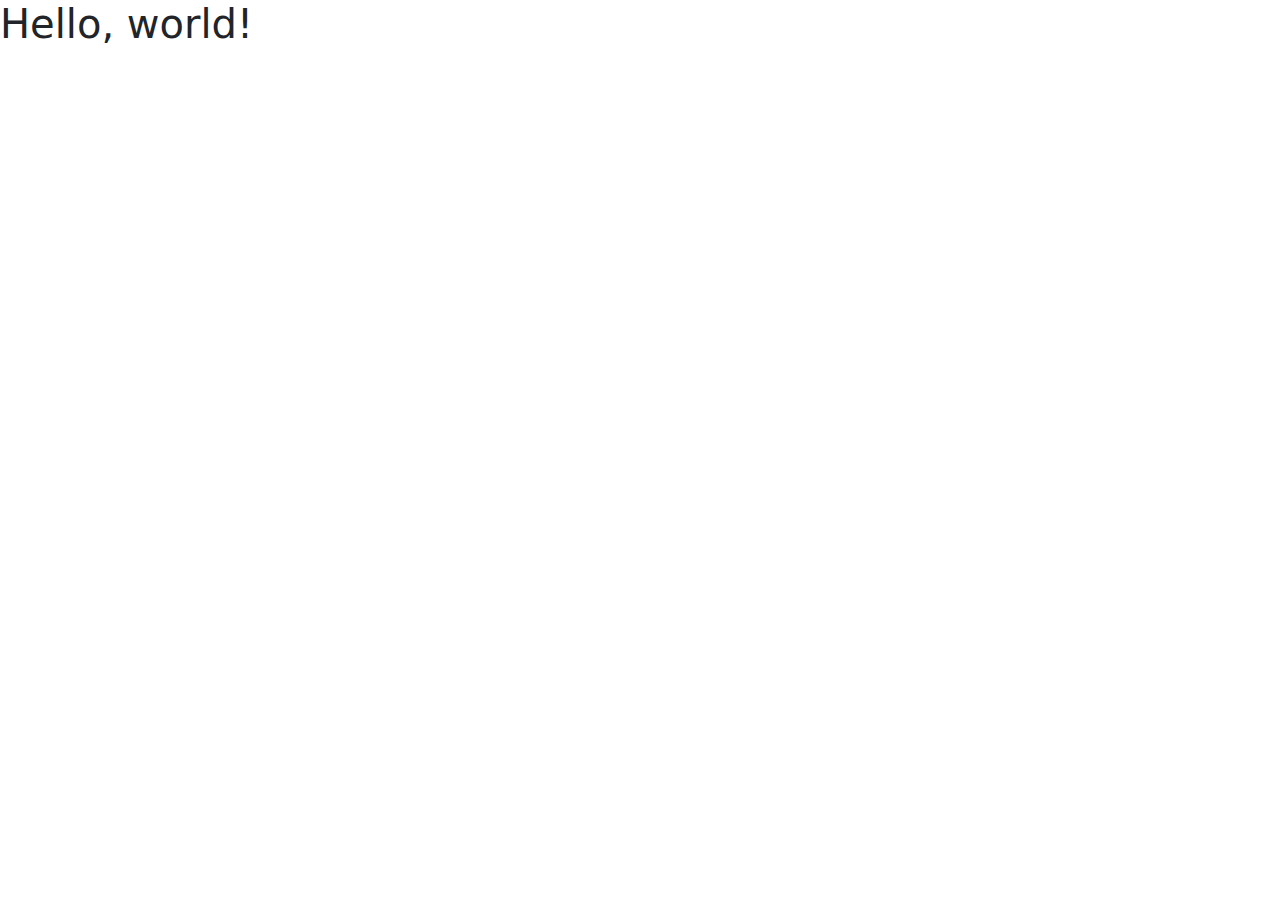
==== index.html @ 4c8d459a "first commit" ====
<!doctype html>
<html lang="en">

<head>
    <meta charset="utf-8">
    <meta name="viewport" content="width=device-width, initial-scale=1">
    <title>Bootstrap demo</title>
    <link href="https://cdn.jsdelivr.net/npm/bootstrap@5.2.0/dist/css/bootstrap.min.css" rel="stylesheet">

    <!-- style css -->
    <link rel="stylesheet" href="css/style.css">
</head>

<body>
    <h1>Hello, world!</h1>
    <script src="https://cdn.jsdelivr.net/npm/bootstrap@5.2.0/dist/js/bootstrap.bundle.min.js"></script>
</body>

</html>
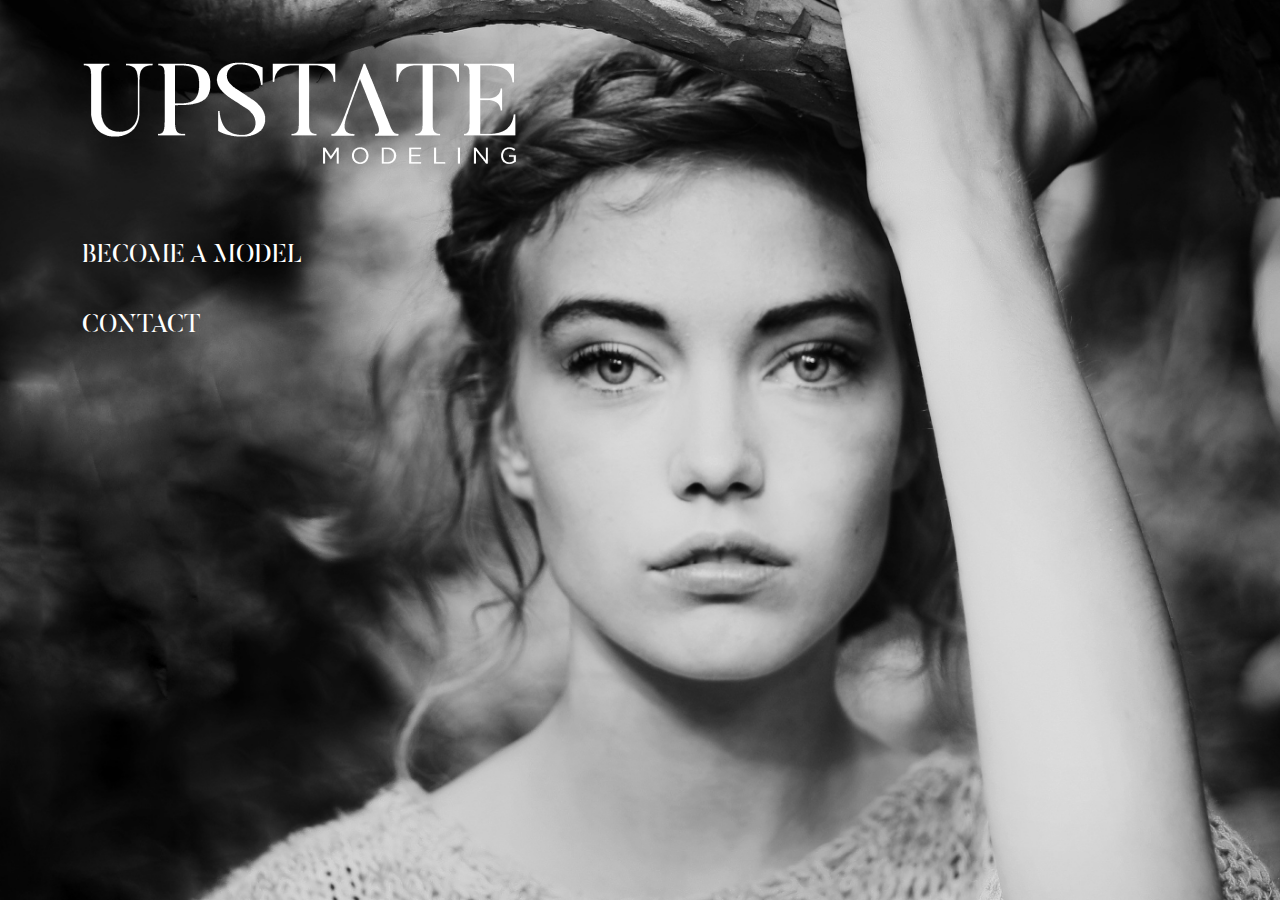
==== commit 1d69e418: "hero done" ====
--- a/index.html
+++ b/index.html
@@ -12,7 +12,34 @@
 </head>
 
 <body>
-    <h1>Hello, world!</h1>
+
+
+
+    <!-- hero -->
+    <section class="hero pt-5">
+        <div class="container">
+            <a href="" class="text-decoration-none">
+                <img src="img/logo.png" class="img-fluid" alt="">
+            </a>
+
+            <ul class="list-unstyled m-0 p-0 mt-5">
+                <li class="py-3">
+                    <a href="" class="text-white fs-25">
+                        BECOME A MODEL
+                    </a>
+                </li>
+                <li class="py-3">
+                    <a href="" class="text-white fs-25">
+                        CONTACT
+                    </a>
+                </li>
+            </ul>
+        </div>
+    </section>
+
+
+
+
     <script src="https://cdn.jsdelivr.net/npm/bootstrap@5.2.0/dist/js/bootstrap.bundle.min.js"></script>
 </body>
 
--- a/css/style.css
+++ b/css/style.css
@@ -0,0 +1,51 @@
+@font-face {
+    font-family: 'butler-stencil';
+    src: url('../fonts/Butler_Regular_Stencil.otf');
+}
+
+@font-face {
+    font-family: 'butler-stencil-medium';
+    src: url('../fonts/Butler_Medium_Stencil.otf');
+}
+
+@font-face {
+    font-family: 'butler-stencil-bold';
+    src: url('../fonts/Butler_Bold_Stencil.otf');
+}
+
+@font-face {
+    font-family: 'butler-stencil-extrabold';
+    src: url('../fonts/Butler_ExtraBold_Stencil.otf');
+}
+
+* {
+    font-family: 'butler-stencil';
+}
+
+.fw-medium {
+    font-family: 'butler-stencil-medium';
+}
+
+.fw-bold {
+    font-family: 'butler-stencil-bold';
+}
+
+.fw-extrabold {
+    font-family: 'butler-stencil-extrabold';
+}
+
+.hero {
+    background-image: url('../img/banner.png');
+    background-size: cover;
+    background-position: center;
+    background-repeat: no-repeat;
+    min-height: 100vh;
+}
+
+a {
+    text-decoration: none;
+}
+
+.fs-25 {
+    font-size: 25px;
+}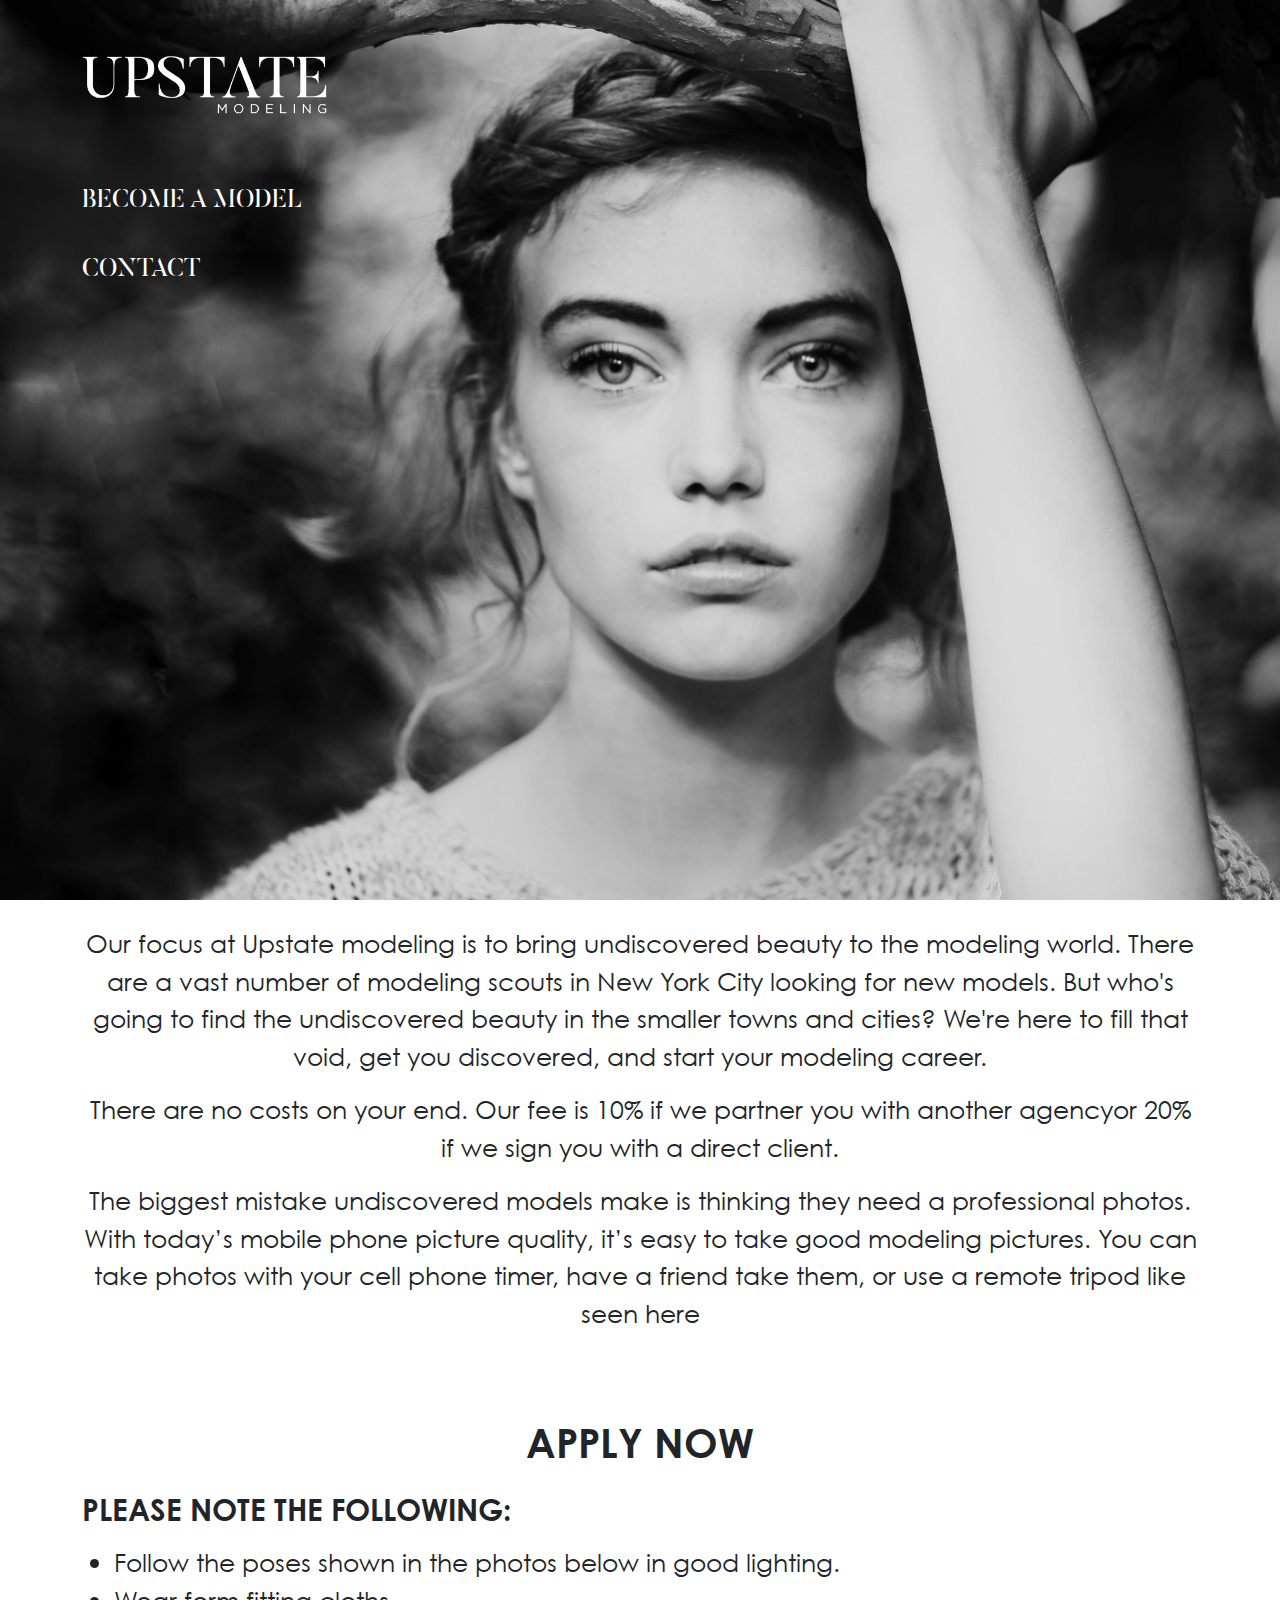
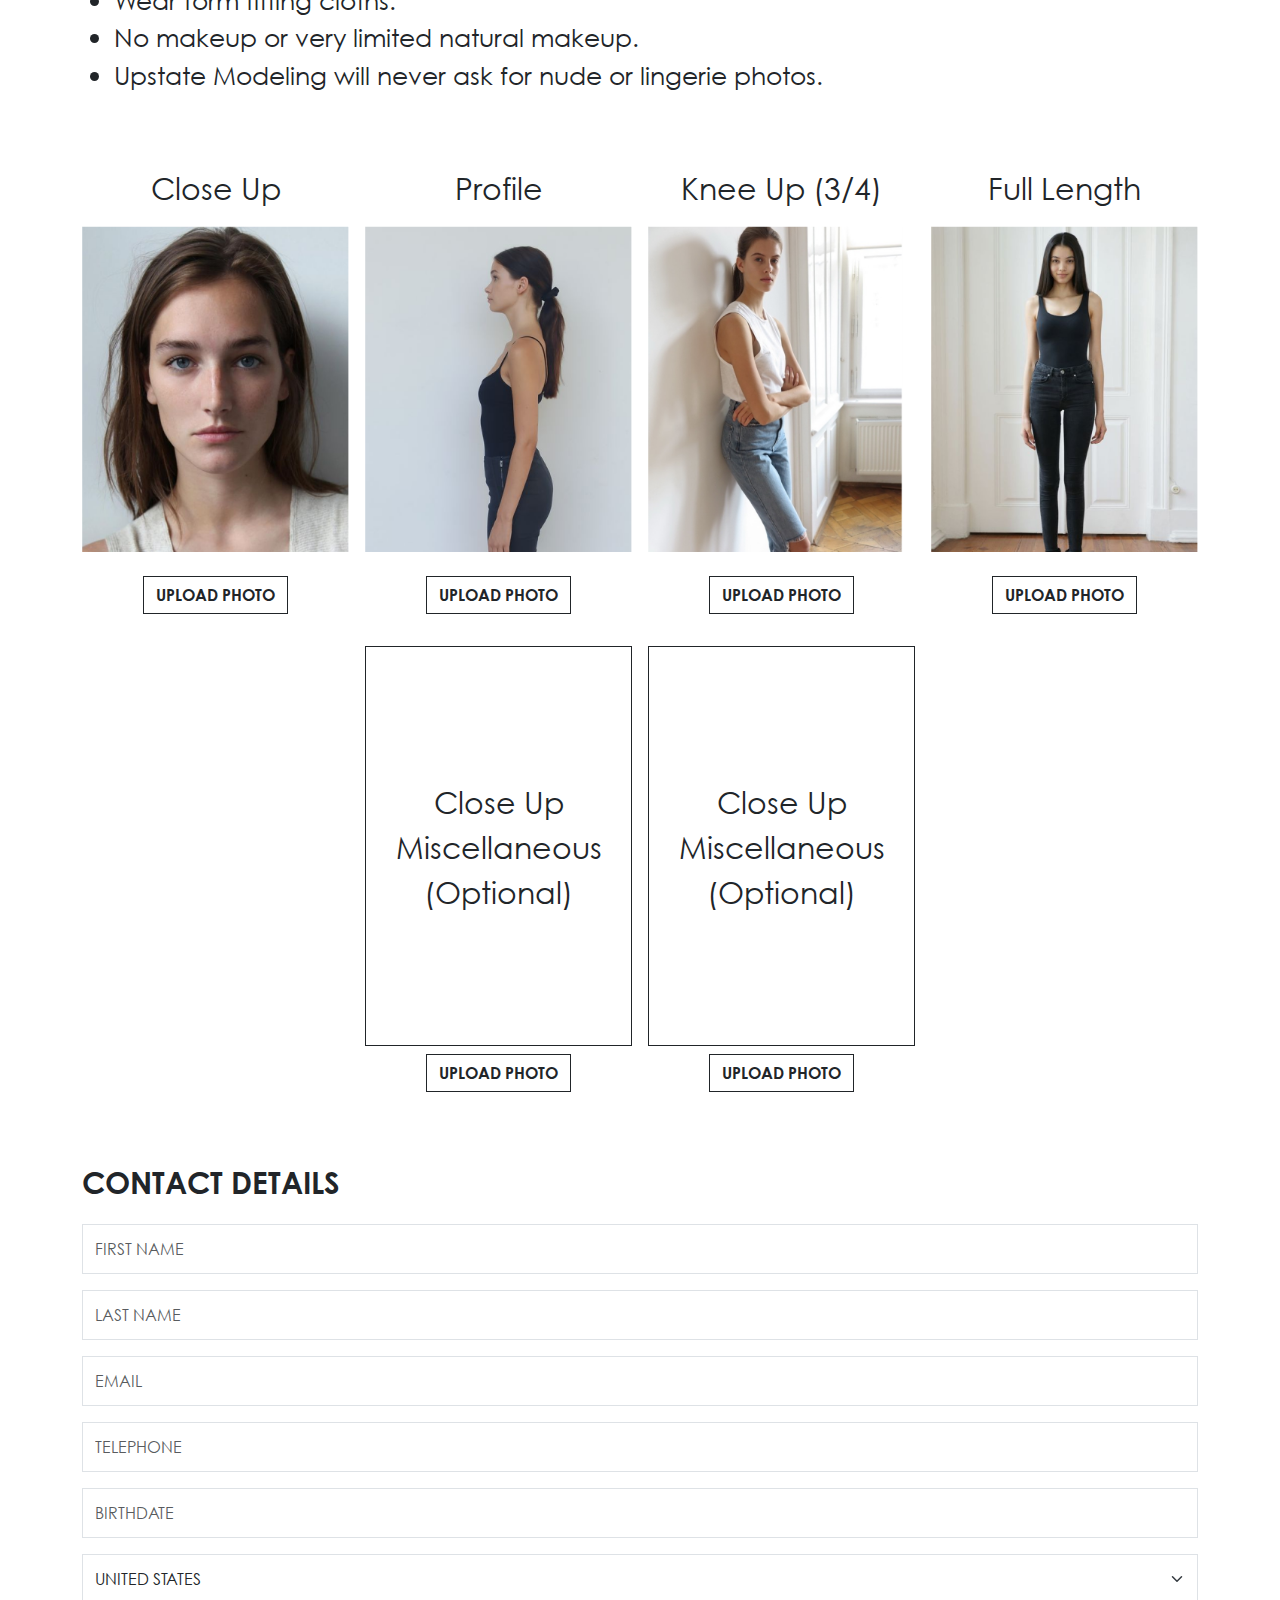
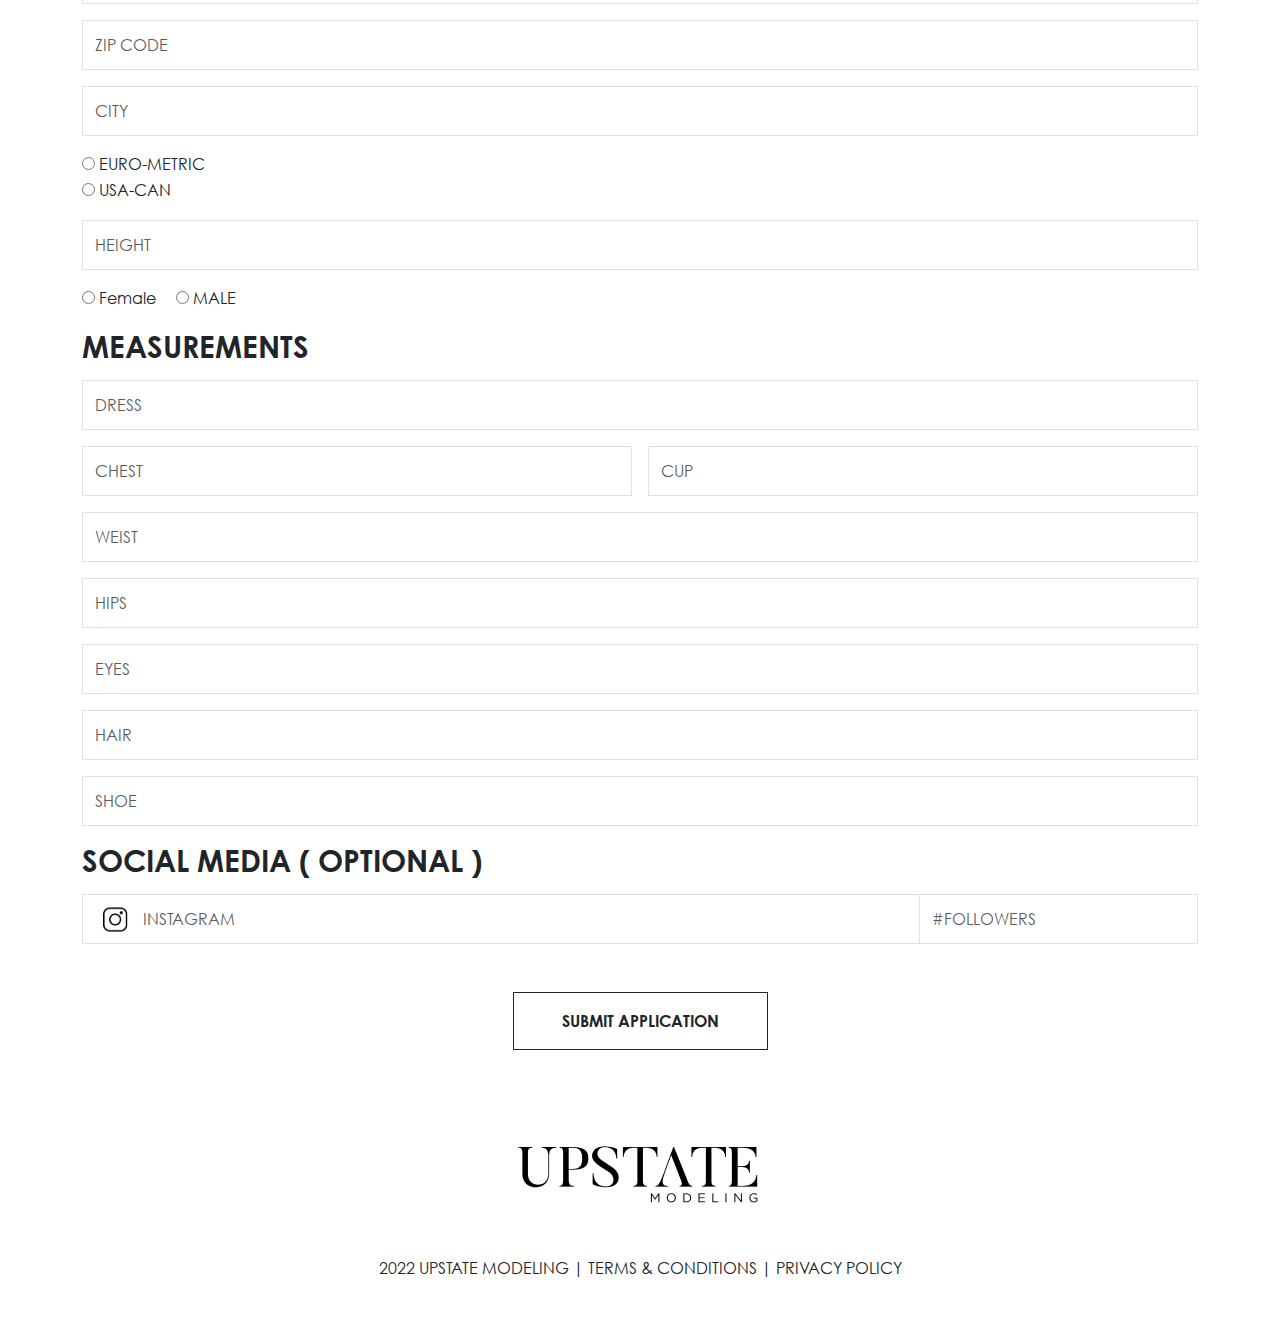
==== commit 14695e82: "first update done and delivered" ====
--- a/index.html
+++ b/index.html
@@ -29,7 +29,7 @@
                     </a>
                 </li>
                 <li class="py-3">
-                    <a href="" class="text-white fs-25">
+                    <a href="contact.html" class="text-white fs-25">
                         CONTACT
                     </a>
                 </li>
@@ -38,6 +38,268 @@
     </section>
 
 
+    <!-- paragraphs -->
+    <section class="paragraphs py-4">
+        <div class="container">
+            <div class="text-center">
+                <p class="fs-25 century-gothic">
+                    Our focus at Upstate modeling is to bring undiscovered beauty to the modeling world. There are a
+                    vast number of modeling scouts in New York City looking for new models. But who's going to find the
+                    undiscovered beauty in the smaller towns and cities? We're here to fill that void, get you
+                    discovered, and start your modeling career.
+                </p>
+                <p class="fs-25 century-gothic">
+                    There are no costs on your end. Our fee is 10% if we partner you with another agencyor 20% if we
+                    sign you with a direct client.
+                </p>
+                <p class="fs-25 century-gothic">
+                    The biggest mistake undiscovered models make is thinking they need a professional photos. With
+                    today’s mobile phone picture quality, it’s easy to take good modeling pictures. You can take photos
+                    with your cell phone timer, have a friend take them, or use a remote tripod like seen here
+                </p>
+            </div>
+        </div>
+    </section>
+
+
+
+    <!-- apply now -->
+    <section class="apply py-5">
+        <div class="container">
+            <div class="text-center">
+                <h2 class="text-uppercase gothicb century-gothic fs-40">
+                    apply now
+                </h2>
+            </div>
+
+            <h3 class="fs-30 gothicb mt-4 century-gothic text-uppercase">
+                Please note the following:
+            </h3>
+            <ul class="mt-3">
+                <li class="fs-25 century-gothic">
+                    Follow the poses shown in the photos below in good lighting.
+                </li>
+                <li class="fs-25 century-gothic">
+                    Wear form fitting cloths.
+                </li>
+                <li class="fs-25 century-gothic">
+                    No makeup or very limited natural makeup.
+                </li>
+                <li class="fs-25 century-gothic">
+                    Upstate Modeling will never ask for nude or lingerie photos.
+                </li>
+            </ul>
+        </div>
+    </section>
+
+
+    <!-- images -->
+    <section class="images py-4">
+        <div class="container">
+            <div class="row g-3">
+                <div class="col-md-3 m-auto">
+                    <div class="text-center">
+                        <p class="century-gothic fs-30 mb-0">
+                            Close Up
+                        </p>
+                        <img src="img/1.png" class="img-fluid my-3" alt="">
+                        <input type="file" name="" id="file1">
+                        <label for="file1" class="btn btn-outline-dark mt-2 gothicb rounded-0">
+                            UPLOAD PHOTO
+                        </label>
+                    </div>
+                </div>
+                <div class="col-md-3 m-auto">
+                    <div class="text-center">
+                        <p class="century-gothic fs-30 mb-0">
+                            Profile
+                        </p>
+                        <img src="img/2.png" class="img-fluid my-3" alt="">
+                        <input type="file" name="" id="file1">
+                        <label for="file1" class="btn btn-outline-dark mt-2 gothicb rounded-0">
+                            UPLOAD PHOTO
+                        </label>
+                    </div>
+                </div>
+                <div class="col-md-3 m-auto">
+                    <div class="text-center">
+                        <p class="century-gothic fs-30 mb-0">
+                            Knee Up (3/4)
+                        </p>
+                        <img src="img/3.png" class="img-fluid my-3" alt="">
+                        <input type="file" name="" id="file1">
+                        <label for="file1" class="btn btn-outline-dark mt-2 gothicb rounded-0">
+                            UPLOAD PHOTO
+                        </label>
+                    </div>
+                </div>
+                <div class="col-md-3 m-auto">
+                    <div class="text-center">
+                        <p class="century-gothic fs-30 mb-0">
+                            Full Length
+                        </p>
+                        <img src="img/4.png" class="img-fluid my-3" alt="">
+                        <input type="file" name="" id="file1">
+                        <label for="file1" class="btn btn-outline-dark mt-2 gothicb rounded-0">
+                            UPLOAD PHOTO
+                        </label>
+                    </div>
+                </div>
+                <div class="col-md-3 ms-auto">
+                    <div class="card mt-3 h-100 border-dark rounded-0 text-center">
+                        <p class="century-gothic fs-30 mb-0">
+                            Close Up
+                        </p>
+                        <!-- <img src="img/1.png" class="img-fluid my-3" alt=""> -->
+                        <p class="fs-30 century-gothic text-center m-0">
+                            Miscellaneous <br> (Optional)
+                        </p>
+                        <input type="file" name="" id="file1">
+
+                    </div>
+                    <div class="text-center">
+                        <label for="file1" class="btn btn-outline-dark mt-2 gothicb rounded-0">
+                            UPLOAD PHOTO
+                        </label>
+                    </div>
+                </div>
+                <div class="col-md-3 me-auto">
+                    <div class="card mt-3 h-100 border-dark rounded-0 text-center">
+                        <p class="century-gothic fs-30 mb-0">
+                            Close Up
+                        </p>
+                        <!-- <img src="img/1.png" class="img-fluid my-3" alt=""> -->
+                        <p class="fs-30 century-gothic text-center m-0">
+                            Miscellaneous <br> (Optional)
+                        </p>
+                        <input type="file" name="" id="file1">
+
+                    </div>
+                    <div class="text-center">
+                        <label for="file1" class="btn btn-outline-dark mt-2 gothicb rounded-0">
+                            UPLOAD PHOTO
+                        </label>
+                    </div>
+                </div>
+            </div>
+        </div>
+    </section>
+
+
+    <!-- contact -->
+    <section class="contact py-5">
+        <div class="container">
+            <h2 class="gothicb fs-30">
+                CONTACT DETAILS
+            </h2>
+
+            <form action="" class="mt-4">
+                <div class="my-3">
+                    <input type="text" class="form-control rounded-0" placeholder="first name" name="" id="">
+                </div>
+                <div class="my-3">
+                    <input type="text" class="form-control rounded-0" placeholder="last name" name="" id="">
+                </div>
+                <div class="my-3">
+                    <input type="text" class="form-control rounded-0" placeholder="email" name="" id="">
+                </div>
+                <div class="my-3">
+                    <input type="text" class="form-control rounded-0" placeholder="telephone" name="" id="">
+                </div>
+                <div class="my-3">
+                    <input type="text" class="form-control rounded-0" placeholder="birthdate" name="" id="">
+                </div>
+                <div class="my-3">
+                    <select name="" class="form-select rounded-0" id="">
+                        <option value="">United States</option>
+                    </select>
+                </div>
+                <div class="my-3">
+                    <input type="text" class="form-control rounded-0" placeholder="Zip Code" name="" id="">
+                </div>
+                <div class="my-3">
+                    <input type="text" class="form-control rounded-0" placeholder="City" name="" id="">
+                </div>
+                <div class="my-3">
+                    <input type="radio" placeholder="birthdate" name="r1" id="r1"> <label for="r1"
+                        class="century-gothic">EURO-METRIC</label> <br>
+                    <input type="radio" placeholder="birthdate" name="r1" id="r2"> <label for="r2"
+                        class="century-gothic text-uppercase">usa-can</label>
+                </div>
+                <div class="my-3">
+                    <input type="text" class="form-control rounded-0" placeholder="Height" name="" id="">
+                </div>
+
+                <div class="my-3">
+                    <input type="radio" placeholder="birthdate" name="g1" id="g1"> <label for="g1"
+                        class="century-gothic">Female</label> &nbsp; &nbsp;
+                    <input type="radio" placeholder="birthdate" name="g1" id="g2"> <label for="g2"
+                        class="century-gothic text-uppercase">Male</label>
+                </div>
+
+                <h2 class="gothicb fs-30">
+                    MEASUREMENTS
+                </h2>
+                <div class="my-3">
+                    <input type="text" class="form-control rounded-0" placeholder="Dress" name="" id="">
+                </div>
+                <div class="row g-3">
+                    <div class="col-md-6">
+                        <input type="text" class="form-control rounded-0" placeholder="chest" name="" id="">
+                    </div>
+                    <div class="col-md-6">
+                        <input type="text" class="form-control rounded-0" placeholder="cup" name="" id="">
+                    </div>
+                </div>
+                <div class="my-3">
+                    <input type="text" class="form-control rounded-0" placeholder="Weist" name="" id="">
+                </div>
+                <div class="my-3">
+                    <input type="text" class="form-control rounded-0" placeholder="Hips" name="" id="">
+                </div>
+                <div class="my-3">
+                    <input type="text" class="form-control rounded-0" placeholder="eyes" name="" id="">
+                </div>
+                <div class="my-3">
+                    <input type="text" class="form-control rounded-0" placeholder="hair" name="" id="">
+                </div>
+                <div class="my-3">
+                    <input type="text" class="form-control rounded-0" placeholder="shoe" name="" id="">
+                </div>
+
+
+                <h2 class="gothicb fs-30">
+                    SOCIAL MEDIA ( OPTIONAL )
+                </h2>
+                <div class="input-group my-3">
+                    <input type="text" class="form-control rounded-0 w-75 insta" placeholder="instagram" name="" id="">
+                    <input type="text" class="form-control rounded-0 w-25" placeholder="#Followers" name="" id="">
+                </div>
+
+                <div class="my-3 text-center mt-5">
+                    <button class="btn btn-outline-dark gothicb rounded-0 px-5 py-3">
+                        SUBMIT APPLICATION
+                    </button>
+                </div>
+            </form>
+        </div>
+    </section>
+
+
+    <!-- footer -->
+    <section class="footer py-4 text-center">
+        <div class="container">
+            <img src="img/logo-black.png" class="img-fluid" alt="">
+            <div class="text-center">
+                <p class="century-gothic mt-5">
+                    2022 UPSTATE MODELING | <a href="" class="text-dark century-gothic">TERMS & CONDITIONS</a> | <a
+                        href="" class="text-dark century-gothic">PRIVACY POLICY</a>
+                </p>
+            </div>
+        </div>
+    </section>
+
+
 
 
     <script src="https://cdn.jsdelivr.net/npm/bootstrap@5.2.0/dist/js/bootstrap.bundle.min.js"></script>
--- a/css/style.css
+++ b/css/style.css
@@ -18,6 +18,16 @@
     src: url('../fonts/Butler_ExtraBold_Stencil.otf');
 }
 
+@font-face {
+    font-family: 'gothic';
+    src: url('../fonts/GOTHIC.TTF');
+}
+
+@font-face {
+    font-family: 'gothic-bold';
+    src: url('../fonts/GOTHICB.TTF');
+}
+
 * {
     font-family: 'butler-stencil';
 }
@@ -34,6 +44,14 @@
     font-family: 'butler-stencil-extrabold';
 }
 
+.century-gothic {
+    font-family: 'gothic';
+}
+
+.gothicb {
+    font-family: 'gothic-bold';
+}
+
 .hero {
     background-image: url('../img/banner.png');
     background-size: cover;
@@ -42,10 +60,102 @@
     min-height: 100vh;
 }
 
+.hero.contact {
+    background-image: url('../img/contact.png');
+    background-size: cover;
+    background-position: center;
+    background-repeat: no-repeat;
+    min-height: 50vh;
+}
+
+.hero .img-fluid {
+    width: 250px;
+}
+
 a {
     text-decoration: none;
 }
 
 .fs-25 {
     font-size: 25px;
+}
+
+.fs-40 {
+    font-size: 40px;
+}
+
+.fs-30 {
+    font-size: 30px;
+}
+
+input[type="file"] {
+    display: none;
+}
+
+.card.mt-3.h-100.border-dark.rounded-0.text-center {
+    height: 400px !important;
+    display: flex;
+    justify-content: center;
+    align-items: center;
+}
+
+.form-control,
+.form-select {
+    min-height: 50px;
+    font-family: 'gothic';
+    text-transform: uppercase;
+    resize: unset;
+}
+
+.form-control.rounded-0.w-75.insta {
+    background: url("../img/insta.png");
+    background-repeat: no-repeat;
+    background-position: 20px;
+    background-size: 25px;
+    padding-left: 60px;
+}
+
+.fs-70 {
+    font-size: 70px;
+}
+
+.form-control.rounded-0.disabled.w-25 {
+    background: white;
+    width: 100px !important;
+    max-width: 100px !important;
+    border-radius: unset !important;
+}
+
+@media screen and (max-width: 767px) {
+    .hero {
+        background-image: url('../img/banner.png');
+        background-size: cover;
+        background-position: center;
+        background-repeat: no-repeat;
+        min-height: 50vh;
+    }
+
+    .hero .img-fluid {
+        width: 200px;
+    }
+
+    .fs-25 {
+        font-size: 16px;
+    }
+
+    .fs-40 {
+        font-size: 25px;
+    }
+
+    .fs-30 {
+        font-size: 20px;
+    }
+
+    .footer .img-fluid {
+        width: 190px;
+    }
+
+    .footer .century-gothic.mt-5 {
+        font-size: 10px;
+    }
 }